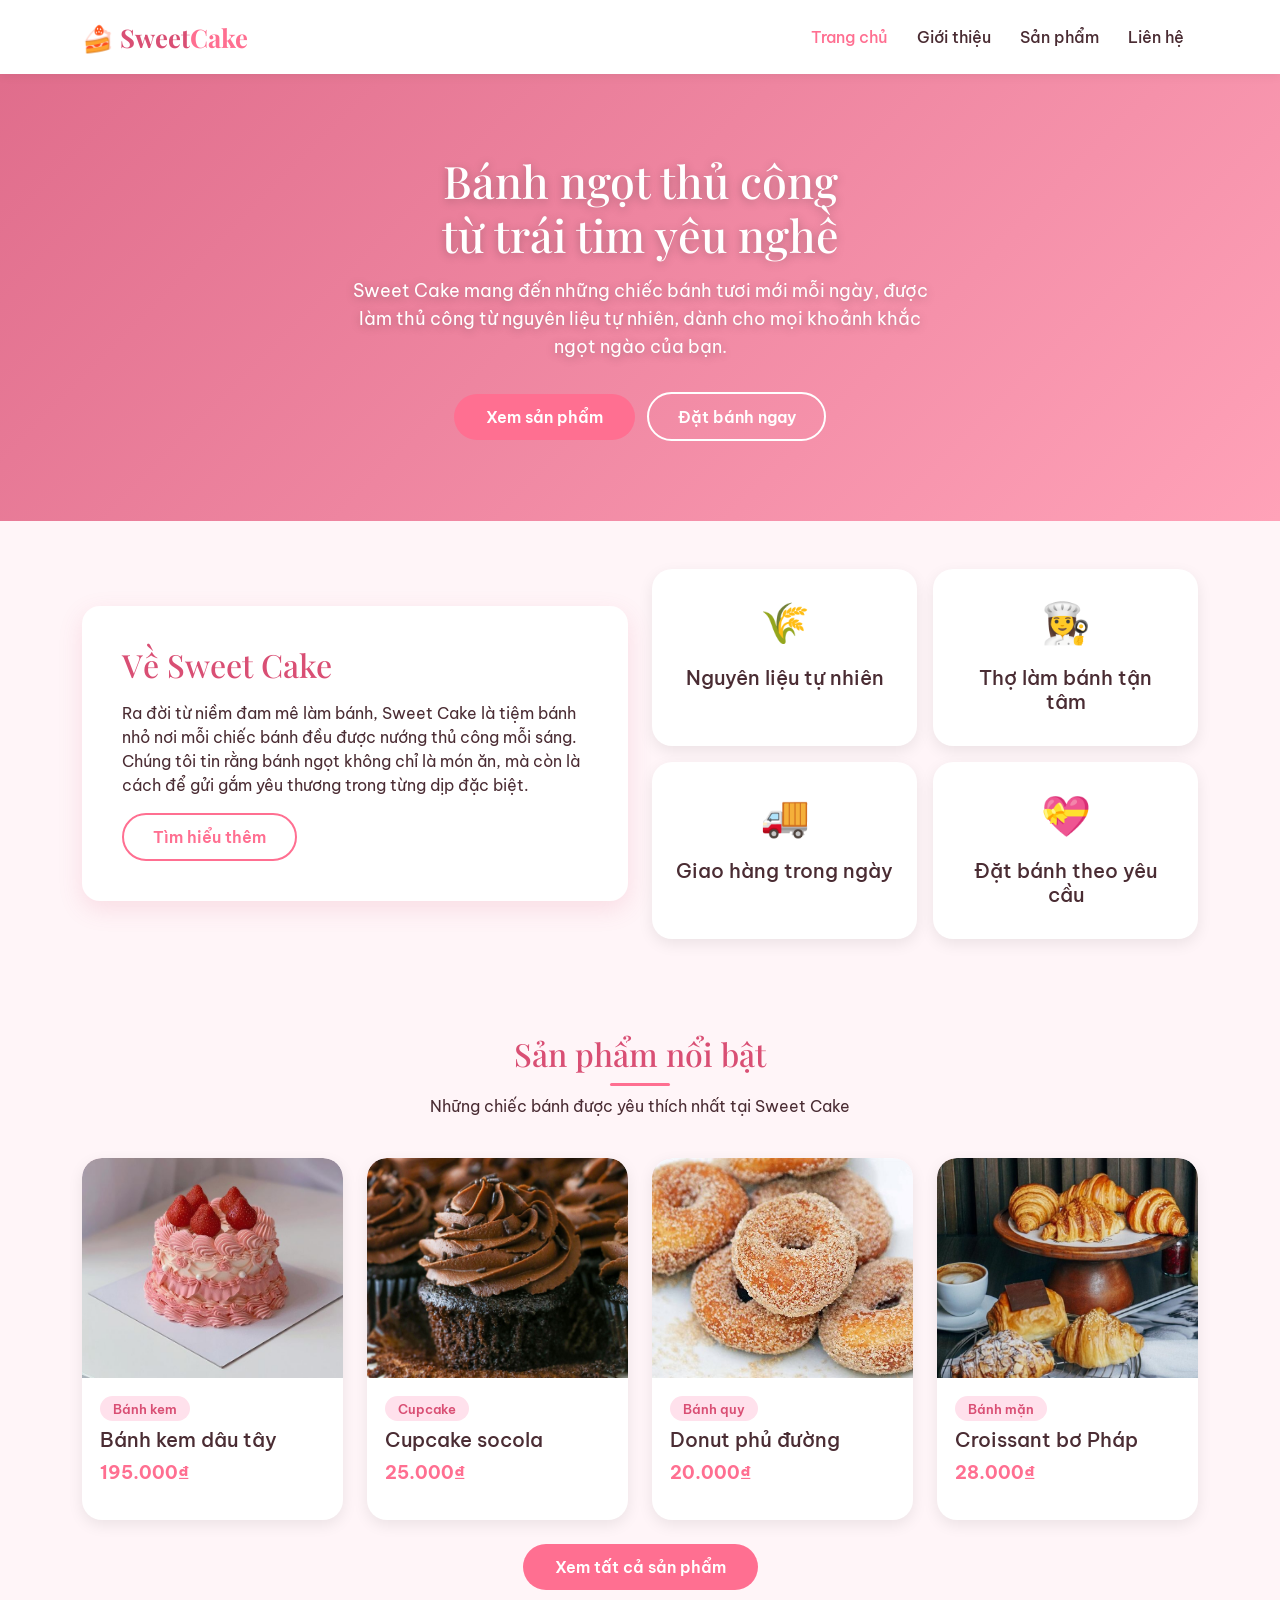
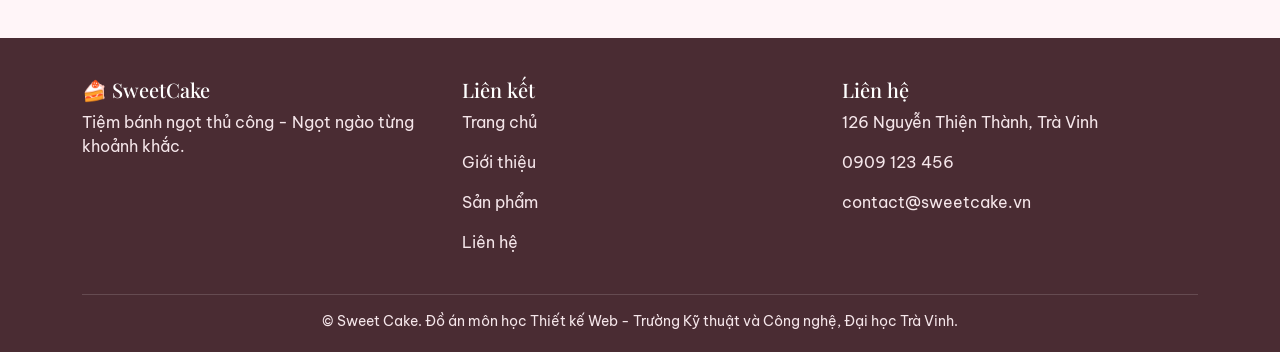
==== index.html @ 2b9d7174 "Create new" ====
<!DOCTYPE html>
<html lang="vi">
<head>
  <meta charset="UTF-8">
  <meta name="viewport" content="width=device-width, initial-scale=1.0">
  <title>Sweet Cake - Tiệm bánh ngọt</title>
  <link rel="stylesheet" href="https://cdn.jsdelivr.net/npm/bootstrap@5.3.3/dist/css/bootstrap.min.css">
  <link rel="stylesheet" href="css/style.css?v=3">
</head>
<body>

  <!-- ===== NAVBAR ===== -->
  <nav class="navbar navbar-expand-lg sticky-top">
    <div class="container">
      <a class="navbar-brand" href="index.html">🍰 Sweet<span>Cake</span></a>
      <button class="navbar-toggler" type="button" data-bs-toggle="collapse" data-bs-target="#navMenu">
        <span class="navbar-toggler-icon"></span>
      </button>
      <div class="collapse navbar-collapse" id="navMenu">
        <ul class="navbar-nav ms-auto text-center">
          <li class="nav-item"><a class="nav-link active" href="index.html">Trang chủ</a></li>
          <li class="nav-item"><a class="nav-link" href="html/gioi-thieu.html">Giới thiệu</a></li>
          <li class="nav-item"><a class="nav-link" href="html/san-pham.html">Sản phẩm</a></li>
          <li class="nav-item"><a class="nav-link" href="html/lien-he.html">Liên hệ</a></li>
        </ul>
      </div>
    </div>
  </nav>

  <!-- ===== HERO ===== -->
  <section class="hero hero-photo hero-home">
    <div class="container">
      <h1>Bánh ngọt thủ công <br>từ trái tim yêu nghề</h1>
      <p>Sweet Cake mang đến những chiếc bánh tươi mới mỗi ngày, được làm thủ công từ nguyên liệu tự nhiên,
        dành cho mọi khoảnh khắc ngọt ngào của bạn.</p>
      <a href="html/san-pham.html" class="btn btn-pink me-2">Xem sản phẩm</a>
      <a href="html/lien-he.html" class="btn btn-outline-pink">Đặt bánh ngay</a>
    </div>
  </section>

  <!-- ===== GIỚI THIỆU NGẮN ===== -->
  <section class="container py-5">
    <div class="row align-items-center g-4">
      <div class="col-md-6">
        <div class="about-story">
          <h2 class="mb-3">Về Sweet Cake</h2>
          <p>Ra đời từ niềm đam mê làm bánh, Sweet Cake là tiệm bánh nhỏ nơi mỗi chiếc bánh đều được
            nướng thủ công mỗi sáng. Chúng tôi tin rằng bánh ngọt không chỉ là món ăn, mà còn là cách
            để gửi gắm yêu thương trong từng dịp đặc biệt.</p>
          <a href="html/gioi-thieu.html" class="btn btn-outline-pink">Tìm hiểu thêm</a>
        </div>
      </div>
      <div class="col-md-6">
        <div class="row g-3 text-center">
          <div class="col-6">
            <div class="product-card p-4">
              <div class="value-icon">🌾</div>
              <h5>Nguyên liệu tự nhiên</h5>
            </div>
          </div>
          <div class="col-6">
            <div class="product-card p-4">
              <div class="value-icon">👩‍🍳</div>
              <h5>Thợ làm bánh tận tâm</h5>
            </div>
          </div>
          <div class="col-6">
            <div class="product-card p-4">
              <div class="value-icon">🚚</div>
              <h5>Giao hàng trong ngày</h5>
            </div>
          </div>
          <div class="col-6">
            <div class="product-card p-4">
              <div class="value-icon">💝</div>
              <h5>Đặt bánh theo yêu cầu</h5>
            </div>
          </div>
        </div>
      </div>
    </div>
  </section>

  <!-- ===== SẢN PHẨM NỔI BẬT ===== -->
  <section class="container py-5">
    <div class="section-title">
      <h2>Sản phẩm nổi bật</h2>
      <p>Những chiếc bánh được yêu thích nhất tại Sweet Cake</p>
    </div>
    <div class="row g-4">
      <div class="col-6 col-md-3">
        <a class="product-link" href="html/chi-tiet.html?id=kem-dau-tay">
          <div class="product-card">
            <div class="product-thumb">
              <img src="assets/images/banhkemdau.jpg" alt="Bánh kem dâu tây">
            </div>
            <div class="product-body">
              <span class="badge-cake">Bánh kem</span>
              <h5 class="mt-2">Bánh kem dâu tây</h5>
              <p class="product-price">195.000₫</p>
            </div>
          </div>
        </a>
      </div>
      <div class="col-6 col-md-3">
        <a class="product-link" href="html/chi-tiet.html?id=cupcake-socola">
          <div class="product-card">
             <div class="product-thumb">
              <img src="assets/images/cupcakechoco.jpg" alt="cupcake socola">
            </div>
            <div class="product-body">
              <span class="badge-cake">Cupcake</span>
              <h5 class="mt-2">Cupcake socola</h5>
              <p class="product-price">25.000₫</p>
            </div>
          </div>
        </a>
      </div>
      <div class="col-6 col-md-3">
        <a class="product-link" href="html/chi-tiet.html?id=donut-phu-duong">
          <div class="product-card">
             <div class="product-thumb">
              <img src="assets/images/donutphuduong.jpg" alt="Bánh Donut phủ đường">
            </div>
            <div class="product-body">
              <span class="badge-cake">Bánh quy</span>
              <h5 class="mt-2">Donut phủ đường</h5>
              <p class="product-price">20.000₫</p>
            </div>
          </div>
        </a>
      </div>
      <div class="col-6 col-md-3">
        <a class="product-link" href="html/chi-tiet.html?id=croissant-bo-phap">
          <div class="product-card">
            <div class="product-thumb">
              <img src="assets/images/croissantbophap.jpg" alt="croissant bơ Pháp">
            </div>
            <div class="product-body">
              <span class="badge-cake">Bánh mặn</span>
              <h5 class="mt-2">Croissant bơ Pháp</h5>
              <p class="product-price">28.000₫</p>
            </div>
          </div>
        </a>
      </div>
    </div>
    <div class="text-center mt-4">
      <a href="html/san-pham.html" class="btn btn-pink">Xem tất cả sản phẩm</a>
    </div>
  </section>

  <!-- ===== FOOTER ===== -->
  <footer>
    <div class="container">
      <div class="row g-4">
        <div class="col-md-4">
          <h5>🍰 SweetCake</h5>
          <p>Tiệm bánh ngọt thủ công - Ngọt ngào từng khoảnh khắc.</p>
        </div>
        <div class="col-md-4">
          <h5>Liên kết</h5>
          <p><a href="index.html">Trang chủ</a></p>
          <p><a href="html/gioi-thieu.html">Giới thiệu</a></p>
          <p><a href="html/san-pham.html">Sản phẩm</a></p>
          <p><a href="html/lien-he.html">Liên hệ</a></p>
        </div>
        <div class="col-md-4">
          <h5>Liên hệ</h5>
          <p>126 Nguyễn Thiện Thành, Trà Vinh</p>
          <p>0909 123 456</p>
          <p>contact@sweetcake.vn</p>
        </div>
      </div>
      <div class="footer-bottom">
        &copy; <span id="currentYear"></span> Sweet Cake. Đồ án môn học Thiết kế Web - Trường Kỹ thuật và Công nghệ, Đại học Trà Vinh.
      </div>
    </div>
  </footer>

  <button id="backToTop" onclick="scrollToTop()">↑</button>

  <script src="https://cdn.jsdelivr.net/npm/bootstrap@5.3.3/dist/js/bootstrap.bundle.min.js"></script>
  <script src="js/main.js?v=3"></script>
</body>
</html>
---- css/style.css ----
/* =========================================================
   SWEET CAKE — CSS cho website tiệm bánh ngọt
   Tông màu chủ đạo: hồng pastel (#ff6f91, #ffe1ec, #fff5f8)
   ========================================================= */

@import url('https://fonts.googleapis.com/css2?family=Be+Vietnam+Pro:wght@400;500;600;700&family=Playfair+Display:ital,wght@0,500;0,600;0,700;1,500&display=swap');

:root {
  --pink-primary: #ff6f91;
  --pink-dark: #d94f74;
  --pink-light: #ffe1ec;
  --pink-bg: #fff5f8;
  --cream: #fff9f5;
  --text-dark: #4a2c33;
  --shadow: 0 8px 24px rgba(217, 79, 116, 0.15);
}

* {
  box-sizing: border-box;
}

body {
  font-family: 'Be Vietnam Pro', 'Segoe UI', Roboto, Arial, sans-serif;
  background-color: var(--pink-bg);
  color: var(--text-dark);
  margin: 0;
  padding: 0;
}

h1, h2, h3, h4 {
  font-family: 'Playfair Display', Georgia, 'Times New Roman', serif;
  color: var(--pink-dark);
}

a {
  text-decoration: none;
  color: inherit;
}

/* ---------- Header & Navigation ---------- */
.navbar {
  background-color: #ffffff !important;
  box-shadow: 0 2px 10px rgba(0, 0, 0, 0.06);
  padding: 0.8rem 1.5rem;
}

.navbar-brand {
  font-family: 'Playfair Display', Georgia, serif;
  font-weight: 700;
  font-size: 1.6rem;
  color: var(--pink-dark) !important;
}

.navbar-brand span {
  color: var(--pink-primary);
}

.nav-link {
  color: var(--text-dark) !important;
  font-weight: 500;
  margin: 0 0.4rem;
  transition: color 0.2s ease;
}

.nav-link:hover,
.nav-link.active {
  color: var(--pink-primary) !important;
}

/* ---------- Hero section ---------- */
.hero {
  background: linear-gradient(135deg, var(--pink-light) 0%, var(--cream) 100%);
  padding: 5rem 1rem;
  text-align: center;
}

.hero h1 {
  font-size: 2.8rem;
  margin-bottom: 1rem;
}

.hero p {
  font-size: 1.15rem;
  max-width: 600px;
  margin: 0 auto 2rem auto;
}

/* Hero có ảnh nền (dùng chung cho các trang) */
.hero-photo {
  background-size: cover;
  background-position: center;
  background-repeat: no-repeat;
  position: relative;
}

.hero-photo::before {
  content: "";
  position: absolute;
  inset: 0;
  background: linear-gradient(135deg, rgba(217, 79, 116, 0.82), rgba(255, 111, 145, 0.62));
}

.hero-photo .container {
  position: relative;
  z-index: 1;
}

.hero-photo h1,
.hero-photo p {
  color: #ffffff;
  text-shadow: 0 2px 10px rgba(0, 0, 0, 0.25);
}

.hero-photo .btn-outline-pink {
  color: #ffffff;
  border-color: #ffffff;
}

.hero-photo .btn-outline-pink:hover {
  background-color: #ffffff;
  color: var(--pink-dark);
}

.hero-home {
  background-image: url('../img/hero-tiem-banh.jpg');
}

.hero-page {
  background-image: url('../img/hero-collage-banh.jpeg');
}

.btn-pink {
  background-color: var(--pink-primary);
  border: none;
  color: #fff;
  padding: 0.7rem 2rem;
  border-radius: 30px;
  font-weight: 600;
  transition: background-color 0.2s ease, transform 0.2s ease;
}

.btn-pink:hover {
  background-color: var(--pink-dark);
  color: #fff;
  transform: translateY(-2px);
}

.btn-outline-pink {
  background-color: transparent;
  border: 2px solid var(--pink-primary);
  color: var(--pink-primary);
  padding: 0.65rem 1.8rem;
  border-radius: 30px;
  font-weight: 600;
  transition: all 0.2s ease;
}

.btn-outline-pink:hover {
  background-color: var(--pink-primary);
  color: #fff;
}

/* ---------- Section titles ---------- */
.section-title {
  text-align: center;
  margin-bottom: 2.5rem;
}

.section-title h2 {
  font-size: 2rem;
  position: relative;
  display: inline-block;
}

.section-title h2::after {
  content: "";
  display: block;
  width: 60px;
  height: 3px;
  background-color: var(--pink-primary);
  margin: 0.6rem auto 0 auto;
  border-radius: 3px;
}

/* ---------- Product cards ---------- */
.product-card {
  background-color: #ffffff;
  border-radius: 18px;
  overflow: hidden;
  box-shadow: var(--shadow);
  transition: transform 0.25s ease, box-shadow 0.25s ease;
  height: 100%;
}

.product-card:hover {
  transform: translateY(-6px);
  box-shadow: 0 14px 30px rgba(217, 79, 116, 0.25);
}

.product-link {
  display: block;
  height: 100%;
  color: inherit;
}

.product-thumb {
  height: 180px;
  display: flex;
  align-items: center;
  justify-content: center;
  font-size: 4rem;
  background: linear-gradient(135deg, var(--pink-light), #ffffff);
}

.product-body {
  padding: 1.2rem;
}

.product-price {
  color: var(--pink-primary);
  font-weight: 700;
  font-size: 1.1rem;
}

.badge-cake {
  background-color: var(--pink-light);
  color: var(--pink-dark);
  border-radius: 20px;
  padding: 0.3rem 0.8rem;
  font-size: 0.8rem;
  font-weight: 600;
}

/* ---------- Filter buttons (Trang sản phẩm) ---------- */
.filter-btn {
  border: 2px solid var(--pink-primary);
  color: var(--pink-primary);
  background: #fff;
  border-radius: 30px;
  padding: 0.4rem 1.3rem;
  margin: 0.25rem;
  font-weight: 600;
  transition: all 0.2s ease;
}

.filter-btn:hover,
.filter-btn.active {
  background-color: var(--pink-primary);
  color: #fff;
}

/* ---------- About page ---------- */
.about-story {
  background-color: #ffffff;
  border-radius: 18px;
  padding: 2.5rem;
  box-shadow: var(--shadow);
}

.value-icon {
  font-size: 2.5rem;
  margin-bottom: 0.8rem;
}

/* ---------- Contact page ---------- */
.contact-info-box {
  background-color: var(--pink-light);
  border-radius: 18px;
  padding: 2rem;
}

.form-control:focus {
  border-color: var(--pink-primary);
  box-shadow: 0 0 0 0.2rem rgba(255, 111, 145, 0.25);
}

#formMessage {
  display: none;
  padding: 0.8rem 1rem;
  border-radius: 10px;
  margin-top: 1rem;
  font-weight: 600;
}

#formMessage.success {
  background-color: #e6f7ec;
  color: #1e7e42;
  display: block;
}

#formMessage.error {
  background-color: #fdeaea;
  color: #b02a37;
  display: block;
}

/* ---------- Breadcrumb ---------- */
.breadcrumb-nav {
  font-size: 0.95rem;
  margin-bottom: 1.5rem;
  color: var(--text-dark);
}

.breadcrumb-nav a {
  color: var(--pink-dark);
  font-weight: 600;
}

.breadcrumb-nav a:hover {
  color: var(--pink-primary);
}

.breadcrumb-nav .sep {
  margin: 0 0.4rem;
  color: #c99;
}

/* ---------- Product detail page ---------- */
.detail-thumb {
  height: 340px;
  border-radius: 22px;
  display: flex;
  align-items: center;
  justify-content: center;
  font-size: 8rem;
  background: linear-gradient(135deg, var(--pink-light), #ffffff);
  box-shadow: var(--shadow);
}

.detail-info h1 {
  font-size: 2.1rem;
  margin: 0.6rem 0;
}

.detail-price {
  font-size: 1.6rem;
  font-weight: 700;
  color: var(--pink-primary);
  margin: 0.6rem 0 1.2rem 0;
}

.detail-desc {
  line-height: 1.7;
  margin-bottom: 1.2rem;
}

.detail-meta {
  background-color: var(--pink-light);
  border-radius: 14px;
  padding: 1rem 1.3rem;
  margin-bottom: 1.5rem;
}

.detail-meta li {
  margin-bottom: 0.35rem;
}

.qty-stepper {
  display: inline-flex;
  align-items: center;
  border: 2px solid var(--pink-primary);
  border-radius: 30px;
  overflow: hidden;
  margin-right: 1rem;
}

.qty-stepper button {
  background: #fff;
  border: none;
  color: var(--pink-primary);
  width: 40px;
  height: 40px;
  font-size: 1.2rem;
  font-weight: 700;
  cursor: pointer;
}

.qty-stepper button:hover {
  background-color: var(--pink-light);
}

.qty-stepper input {
  width: 46px;
  text-align: center;
  border: none;
  font-weight: 700;
  color: var(--text-dark);
}

.qty-stepper input:focus {
  outline: none;
}

.detail-actions {
  display: flex;
  align-items: center;
  flex-wrap: wrap;
  gap: 0.8rem;
  margin-top: 1rem;
}

.related-title {
  margin-top: 3rem;
  margin-bottom: 1.5rem;
  font-size: 1.5rem;
}

.not-found-box {
  text-align: center;
  padding: 4rem 1rem;
}

/* ---------- Footer ---------- */
footer {
  background-color: var(--text-dark);
  color: #f5e6ea;
  padding: 2.5rem 1rem 1.2rem 1rem;
}

footer h5 {
  color: #ffffff;
  font-family: 'Playfair Display', Georgia, serif;
}

footer a {
  color: #f5e6ea;
}

footer a:hover {
  color: var(--pink-primary);
}

.footer-bottom {
  border-top: 1px solid rgba(255, 255, 255, 0.15);
  margin-top: 1.5rem;
  padding-top: 1rem;
  text-align: center;
  font-size: 0.9rem;
}

/* ---------- Back to top ---------- */
#backToTop {
  position: fixed;
  bottom: 25px;
  right: 25px;
  display: none;
  background-color: var(--pink-primary);
  color: #fff;
  border: none;
  border-radius: 50%;
  width: 46px;
  height: 46px;
  font-size: 1.2rem;
  box-shadow: var(--shadow);
  z-index: 999;
}

/* ---------- Responsive ---------- */
@media (max-width: 768px) {
  .hero h1 {
    font-size: 2.1rem;
  }
  .about-story {
    padding: 1.5rem;
  }
  .detail-thumb {
    height: 220px;
    font-size: 5rem;
    margin-bottom: 1.5rem;
  }
}
.product-thumb img{
    width:100%;
    height:100%;
    object-fit:cover;
    border-radius:20px 20px 0 0;
}
.product-card{
    background:#fff;
    border-radius:20px;
    overflow:hidden;
    box-shadow:0 5px 15px rgba(0,0,0,.08);
    transition:.3s;
}
.product-card:hover{
    transform:translateY(-8px);
}

.product-thumb{
    width:100%;
    height:220px;
    overflow:hidden;
}

.product-thumb img{
    width:100%;
    height:100%;
    object-fit:cover;
    display:block;
    transition:.4s;
}

.product-card:hover .product-thumb img{
    transform:scale(1.08);
}

.product-body{
    padding:18px;
}
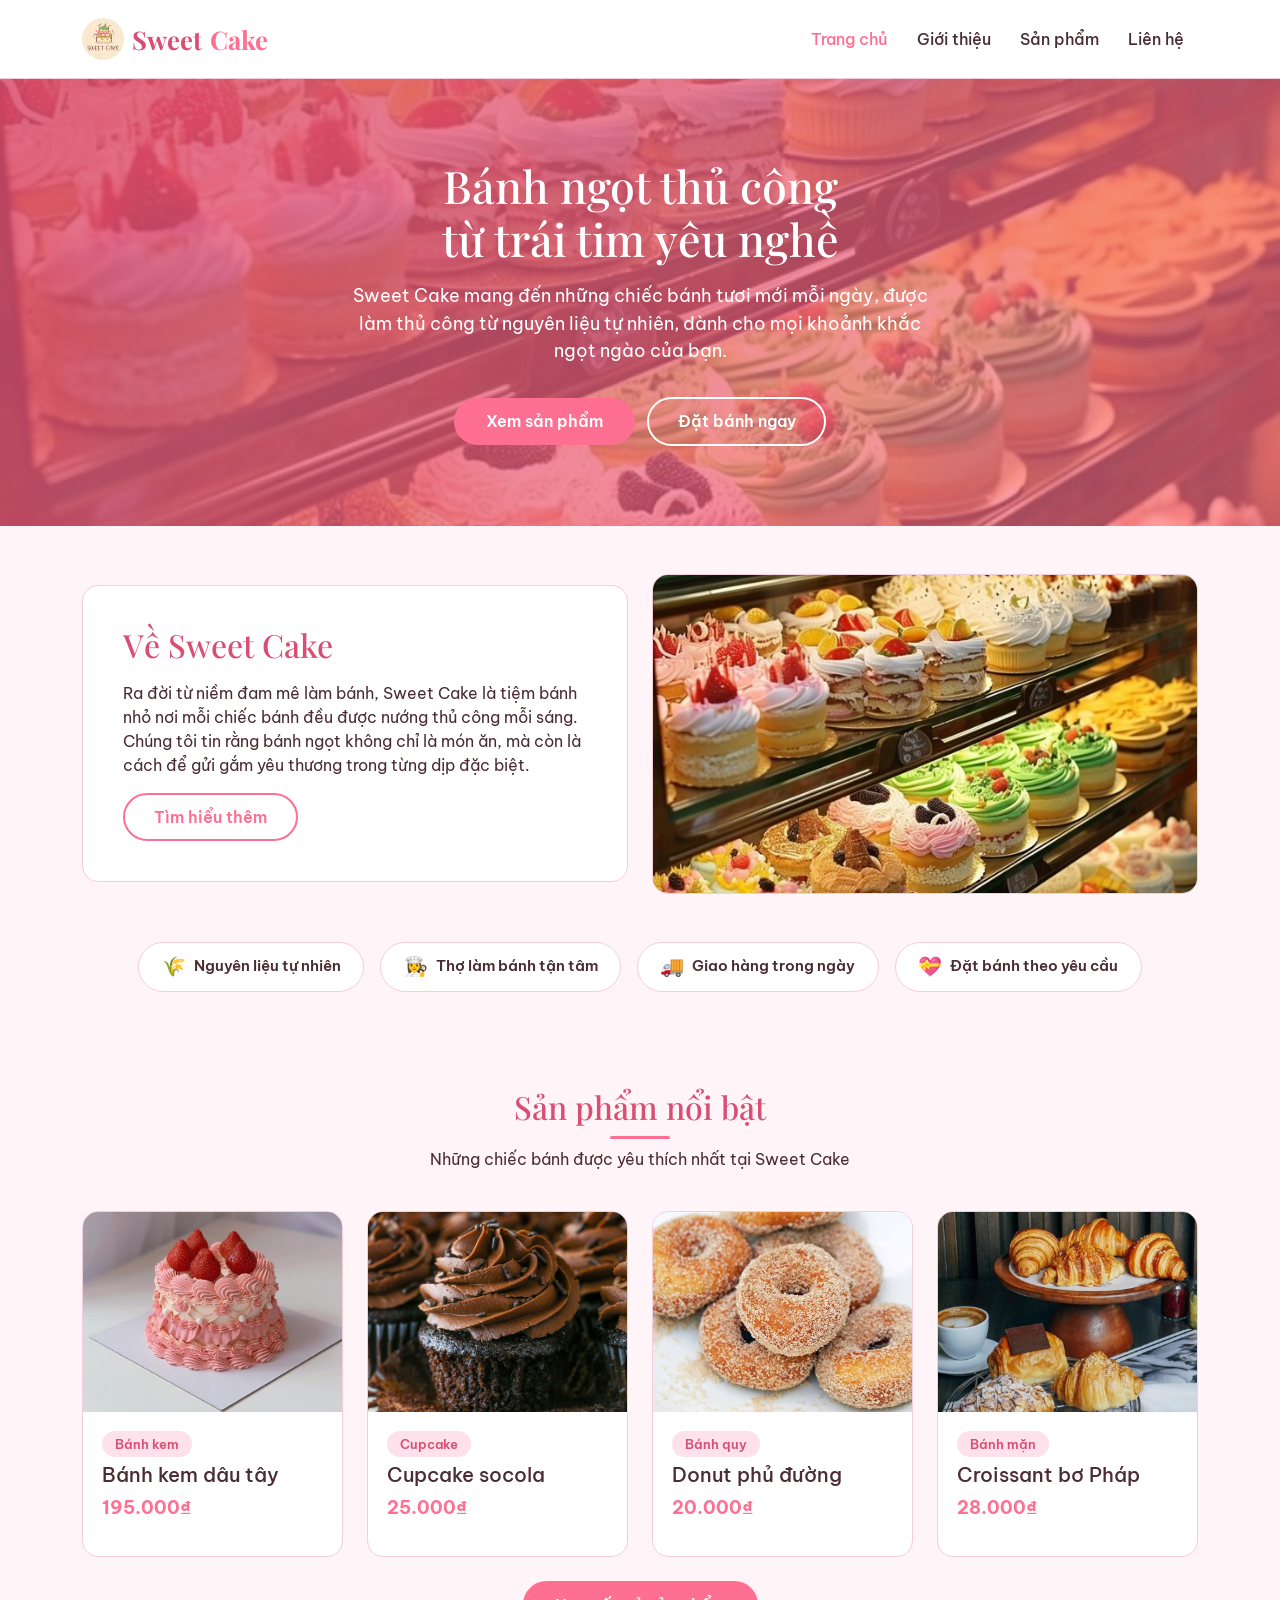
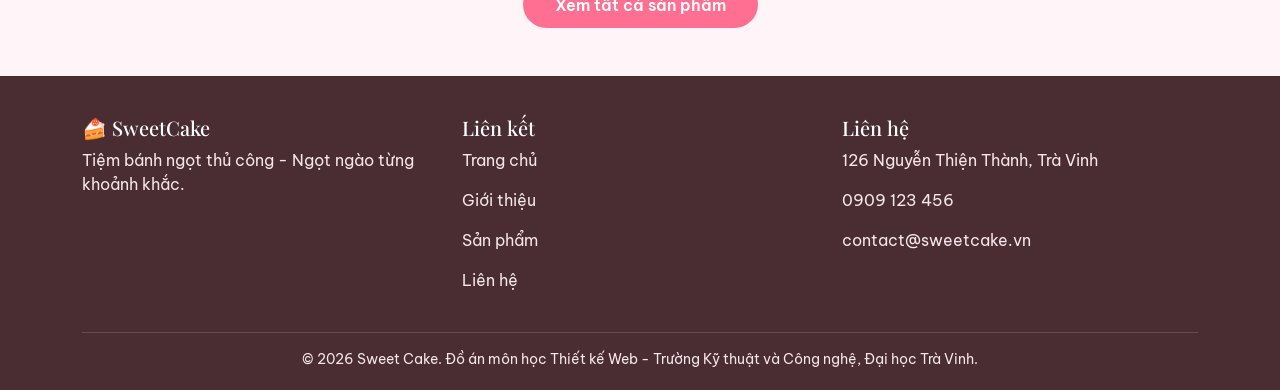
==== commit bb2c4361: "Create new" ====
--- a/index.html
+++ b/index.html
@@ -5,14 +5,14 @@
   <meta name="viewport" content="width=device-width, initial-scale=1.0">
   <title>Sweet Cake - Tiệm bánh ngọt</title>
   <link rel="stylesheet" href="https://cdn.jsdelivr.net/npm/bootstrap@5.3.3/dist/css/bootstrap.min.css">
-  <link rel="stylesheet" href="css/style.css?v=3">
+  <link rel="stylesheet" href="css/style.css?v=7">
 </head>
 <body>
 
   <!-- ===== NAVBAR ===== -->
   <nav class="navbar navbar-expand-lg sticky-top">
     <div class="container">
-      <a class="navbar-brand" href="index.html">🍰 Sweet<span>Cake</span></a>
+      <a class="navbar-brand" href="index.html"><img src="assets/logo.jpg" alt="Sweet Cake" class="logo-img"> Sweet<span>Cake</span></a>
       <button class="navbar-toggler" type="button" data-bs-toggle="collapse" data-bs-target="#navMenu">
         <span class="navbar-toggler-icon"></span>
       </button>
@@ -51,33 +51,15 @@
         </div>
       </div>
       <div class="col-md-6">
-        <div class="row g-3 text-center">
-          <div class="col-6">
-            <div class="product-card p-4">
-              <div class="value-icon">🌾</div>
-              <h5>Nguyên liệu tự nhiên</h5>
-            </div>
-          </div>
-          <div class="col-6">
-            <div class="product-card p-4">
-              <div class="value-icon">👩‍🍳</div>
-              <h5>Thợ làm bánh tận tâm</h5>
-            </div>
-          </div>
-          <div class="col-6">
-            <div class="product-card p-4">
-              <div class="value-icon">🚚</div>
-              <h5>Giao hàng trong ngày</h5>
-            </div>
-          </div>
-          <div class="col-6">
-            <div class="product-card p-4">
-              <div class="value-icon">💝</div>
-              <h5>Đặt bánh theo yêu cầu</h5>
-            </div>
-          </div>
-        </div>
+        <img src="assets/tiembanh.jpg" alt="Tiệm bánh Sweet Cake" class="about-photo">
       </div>
+    </div>
+
+    <div class="feature-strip mt-5">
+      <div class="feature-item"><span>🌾</span> Nguyên liệu tự nhiên</div>
+      <div class="feature-item"><span>👩‍🍳</span> Thợ làm bánh tận tâm</div>
+      <div class="feature-item"><span>🚚</span> Giao hàng trong ngày</div>
+      <div class="feature-item"><span>💝</span> Đặt bánh theo yêu cầu</div>
     </div>
   </section>
 
@@ -181,6 +163,6 @@
   <button id="backToTop" onclick="scrollToTop()">↑</button>
 
   <script src="https://cdn.jsdelivr.net/npm/bootstrap@5.3.3/dist/js/bootstrap.bundle.min.js"></script>
-  <script src="js/main.js?v=3"></script>
+  <script src="js/main.js?v=7"></script>
 </body>
 </html>
--- a/css/style.css
+++ b/css/style.css
@@ -1,8 +1,3 @@
-/* =========================================================
-   SWEET CAKE — CSS cho website tiệm bánh ngọt
-   Tông màu chủ đạo: hồng pastel (#ff6f91, #ffe1ec, #fff5f8)
-   ========================================================= */
-
 @import url('https://fonts.googleapis.com/css2?family=Be+Vietnam+Pro:wght@400;500;600;700&family=Playfair+Display:ital,wght@0,500;0,600;0,700;1,500&display=swap');
 
 :root {
@@ -12,7 +7,7 @@
   --pink-bg: #fff5f8;
   --cream: #fff9f5;
   --text-dark: #4a2c33;
-  --shadow: 0 8px 24px rgba(217, 79, 116, 0.15);
+  --border-light: 1px solid #f5cddb;
 }
 
 * {
@@ -40,7 +35,7 @@
 /* ---------- Header & Navigation ---------- */
 .navbar {
   background-color: #ffffff !important;
-  box-shadow: 0 2px 10px rgba(0, 0, 0, 0.06);
+  border-bottom: var(--border-light);
   padding: 0.8rem 1.5rem;
 }
 
@@ -49,6 +44,16 @@
   font-weight: 700;
   font-size: 1.6rem;
   color: var(--pink-dark) !important;
+  display: flex;
+  align-items: center;
+  gap: 0.5rem;
+}
+
+.logo-img {
+  width: 42px;
+  height: 42px;
+  object-fit: cover;
+  border-radius: 50%;
 }
 
 .navbar-brand span {
@@ -108,7 +113,6 @@
 .hero-photo h1,
 .hero-photo p {
   color: #ffffff;
-  text-shadow: 0 2px 10px rgba(0, 0, 0, 0.25);
 }
 
 .hero-photo .btn-outline-pink {
@@ -122,11 +126,11 @@
 }
 
 .hero-home {
-  background-image: url('../img/hero-tiem-banh.jpg');
+  background-image: url('../assets/tiembanh.jpg');
 }
 
 .hero-page {
-  background-image: url('../img/hero-collage-banh.jpeg');
+  background-image: url('../assets/hero-collage-banh.jpeg');
 }
 
 .btn-pink {
@@ -136,13 +140,12 @@
   padding: 0.7rem 2rem;
   border-radius: 30px;
   font-weight: 600;
-  transition: background-color 0.2s ease, transform 0.2s ease;
+  transition: background-color 0.2s ease;
 }
 
 .btn-pink:hover {
   background-color: var(--pink-dark);
   color: #fff;
-  transform: translateY(-2px);
 }
 
 .btn-outline-pink {
@@ -185,16 +188,16 @@
 /* ---------- Product cards ---------- */
 .product-card {
   background-color: #ffffff;
-  border-radius: 18px;
+  border-radius: 16px;
   overflow: hidden;
-  box-shadow: var(--shadow);
-  transition: transform 0.25s ease, box-shadow 0.25s ease;
+  border: var(--border-light);
+  transition: transform 0.2s ease, border-color 0.2s ease;
   height: 100%;
 }
 
 .product-card:hover {
   transform: translateY(-6px);
-  box-shadow: 0 14px 30px rgba(217, 79, 116, 0.25);
+  border-color: var(--pink-primary);
 }
 
 .product-link {
@@ -204,11 +207,29 @@
 }
 
 .product-thumb {
-  height: 180px;
+  width: 100%;
+  height: 200px;
+  overflow: hidden;
+}
+
+.product-thumb img {
+  width: 100%;
+  height: 100%;
+  object-fit: cover;
+  display: block;
+  transition: transform 0.3s ease;
+}
+
+.product-card:hover .product-thumb img {
+  transform: scale(1.06);
+}
+
+/* Ô hình cho bánh CHƯA có ảnh thật -> hiện icon emoji thay thế */
+.product-thumb.emoji-thumb {
   display: flex;
   align-items: center;
   justify-content: center;
-  font-size: 4rem;
+  font-size: 3.5rem;
   background: linear-gradient(135deg, var(--pink-light), #ffffff);
 }
 
@@ -249,12 +270,44 @@
   color: #fff;
 }
 
-/* ---------- About page ---------- */
+/* ---------- About / Giới thiệu ---------- */
 .about-story {
   background-color: #ffffff;
-  border-radius: 18px;
+  border-radius: 16px;
+  border: var(--border-light);
   padding: 2.5rem;
-  box-shadow: var(--shadow);
+}
+
+.about-photo {
+  width: 100%;
+  height: 320px;
+  object-fit: cover;
+  border-radius: 16px;
+  border: var(--border-light);
+}
+
+.feature-strip {
+  display: flex;
+  flex-wrap: wrap;
+  justify-content: center;
+  gap: 1rem;
+}
+
+.feature-item {
+  background-color: #ffffff;
+  border: var(--border-light);
+  border-radius: 30px;
+  padding: 0.6rem 1.4rem;
+  font-weight: 600;
+  color: var(--text-dark);
+  display: flex;
+  align-items: center;
+  gap: 0.5rem;
+  font-size: 0.95rem;
+}
+
+.feature-item span {
+  font-size: 1.2rem;
 }
 
 .value-icon {
@@ -262,16 +315,29 @@
   margin-bottom: 0.8rem;
 }
 
+.value-photo {
+  width: 100%;
+  height: 150px;
+  overflow: hidden;
+}
+
+.value-photo img {
+  width: 100%;
+  height: 100%;
+  object-fit: cover;
+  display: block;
+}
+
 /* ---------- Contact page ---------- */
 .contact-info-box {
   background-color: var(--pink-light);
-  border-radius: 18px;
+  border-radius: 16px;
   padding: 2rem;
 }
 
 .form-control:focus {
   border-color: var(--pink-primary);
-  box-shadow: 0 0 0 0.2rem rgba(255, 111, 145, 0.25);
+  box-shadow: 0 0 0 0.2rem rgba(255, 111, 145, 0.2);
 }
 
 #formMessage {
@@ -318,13 +384,23 @@
 /* ---------- Product detail page ---------- */
 .detail-thumb {
   height: 340px;
-  border-radius: 22px;
+  border-radius: 16px;
+  overflow: hidden;
+  border: var(--border-light);
+}
+
+.detail-thumb img {
+  width: 100%;
+  height: 100%;
+  object-fit: cover;
+}
+
+.detail-thumb.emoji-thumb {
   display: flex;
   align-items: center;
   justify-content: center;
   font-size: 8rem;
   background: linear-gradient(135deg, var(--pink-light), #ffffff);
-  box-shadow: var(--shadow);
 }
 
 .detail-info h1 {
@@ -451,7 +527,6 @@
   width: 46px;
   height: 46px;
   font-size: 1.2rem;
-  box-shadow: var(--shadow);
   z-index: 999;
 }
 
@@ -465,45 +540,8 @@
   }
   .detail-thumb {
     height: 220px;
+  }
+  .detail-thumb.emoji-thumb {
     font-size: 5rem;
-    margin-bottom: 1.5rem;
   }
 }
-.product-thumb img{
-    width:100%;
-    height:100%;
-    object-fit:cover;
-    border-radius:20px 20px 0 0;
-}
-.product-card{
-    background:#fff;
-    border-radius:20px;
-    overflow:hidden;
-    box-shadow:0 5px 15px rgba(0,0,0,.08);
-    transition:.3s;
-}
-.product-card:hover{
-    transform:translateY(-8px);
-}
-
-.product-thumb{
-    width:100%;
-    height:220px;
-    overflow:hidden;
-}
-
-.product-thumb img{
-    width:100%;
-    height:100%;
-    object-fit:cover;
-    display:block;
-    transition:.4s;
-}
-
-.product-card:hover .product-thumb img{
-    transform:scale(1.08);
-}
-
-.product-body{
-    padding:18px;
-}
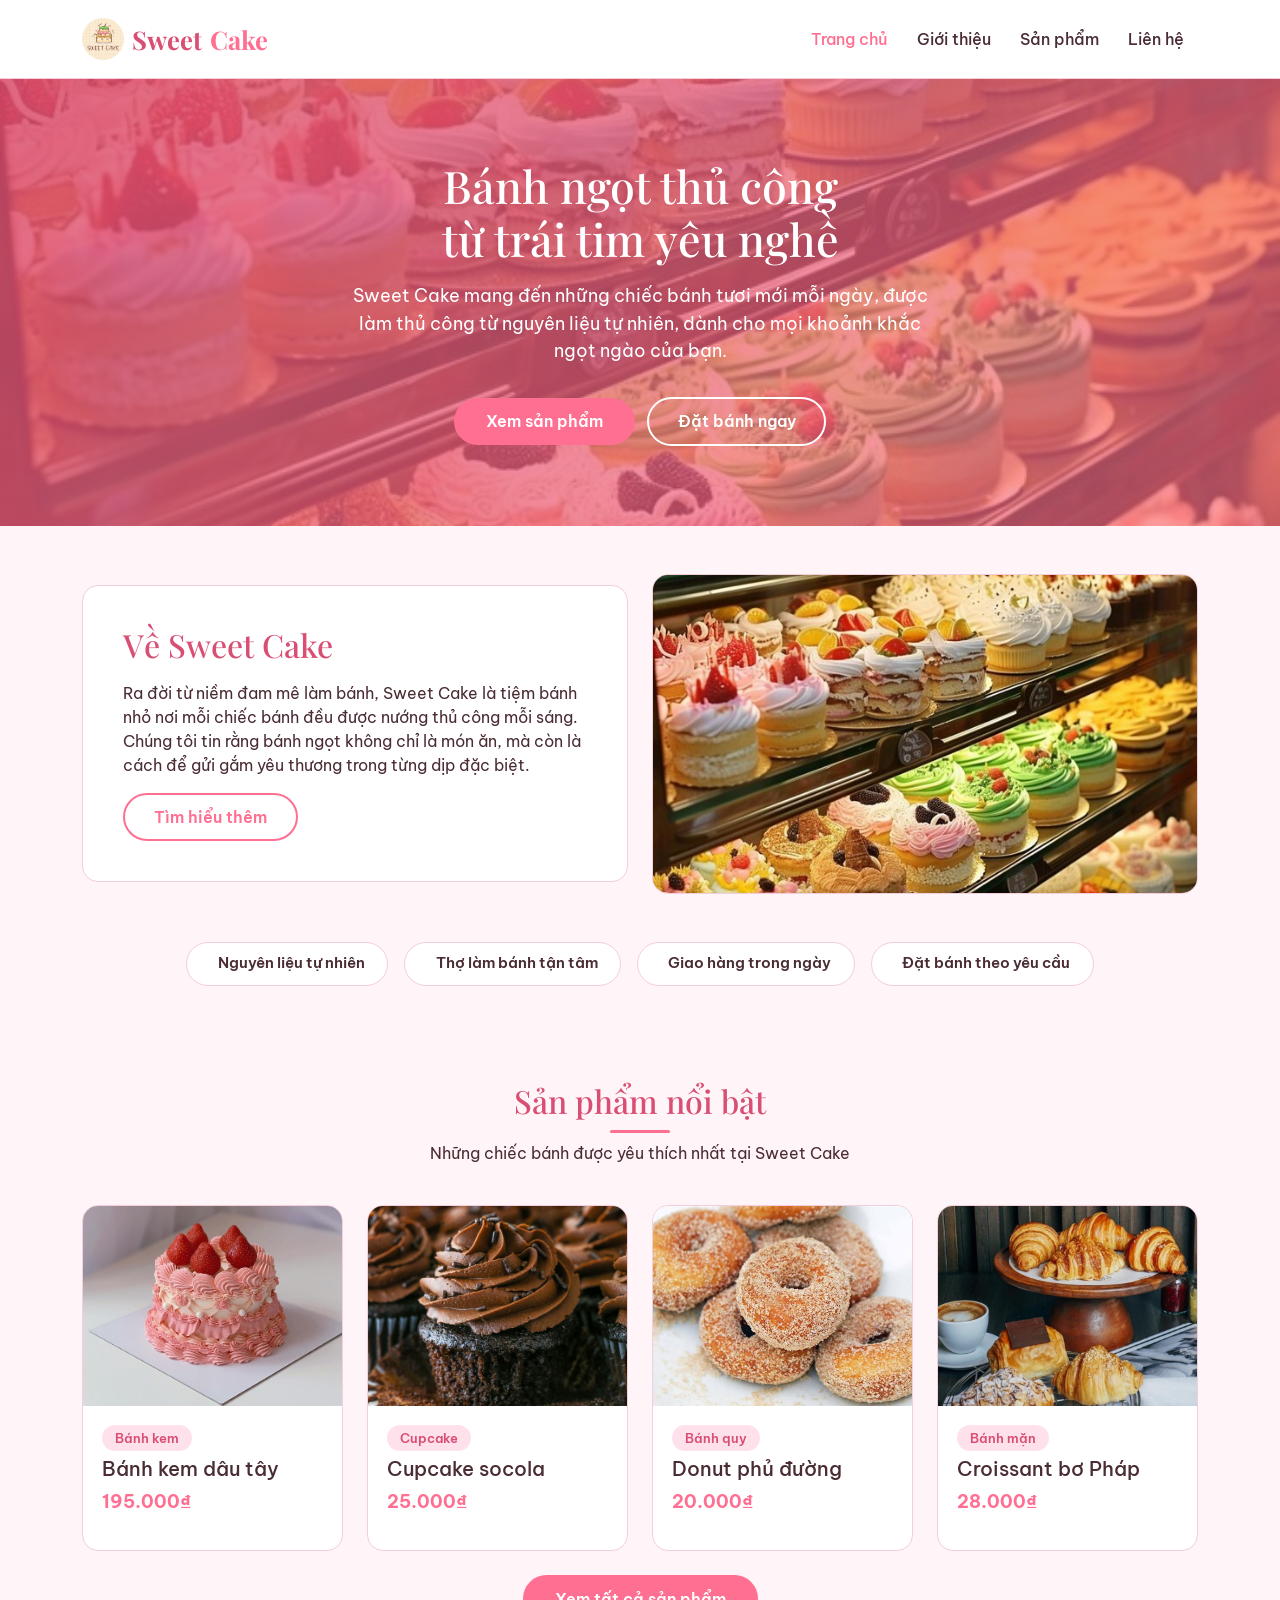
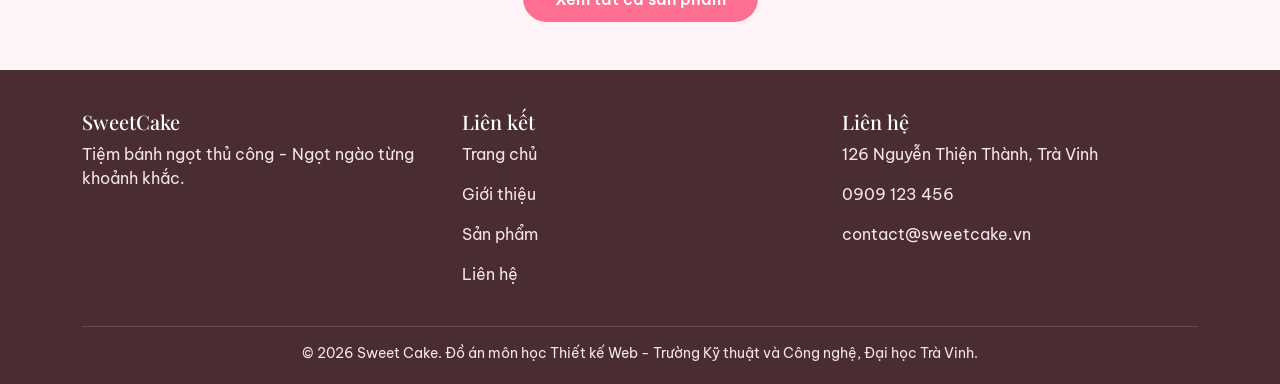
==== commit 9e9f3100: "Create new" ====
--- a/index.html
+++ b/index.html
@@ -56,14 +56,14 @@
     </div>
 
     <div class="feature-strip mt-5">
-      <div class="feature-item"><span>🌾</span> Nguyên liệu tự nhiên</div>
-      <div class="feature-item"><span>👩‍🍳</span> Thợ làm bánh tận tâm</div>
-      <div class="feature-item"><span>🚚</span> Giao hàng trong ngày</div>
-      <div class="feature-item"><span>💝</span> Đặt bánh theo yêu cầu</div>
+      <div class="feature-item"><span></span> Nguyên liệu tự nhiên</div>
+      <div class="feature-item"><span></span> Thợ làm bánh tận tâm</div>
+      <div class="feature-item"><span></span> Giao hàng trong ngày</div>
+      <div class="feature-item"><span></span> Đặt bánh theo yêu cầu</div>
     </div>
   </section>
 
-  <!-- ===== SẢN PHẨM NỔI BẬT ===== -->
+  <!--SẢN PHẨM NỔI BẬT-->
   <section class="container py-5">
     <div class="section-title">
       <h2>Sản phẩm nổi bật</h2>
@@ -137,7 +137,7 @@
     <div class="container">
       <div class="row g-4">
         <div class="col-md-4">
-          <h5>🍰 SweetCake</h5>
+          <h5>SweetCake</h5>
           <p>Tiệm bánh ngọt thủ công - Ngọt ngào từng khoảnh khắc.</p>
         </div>
         <div class="col-md-4">
